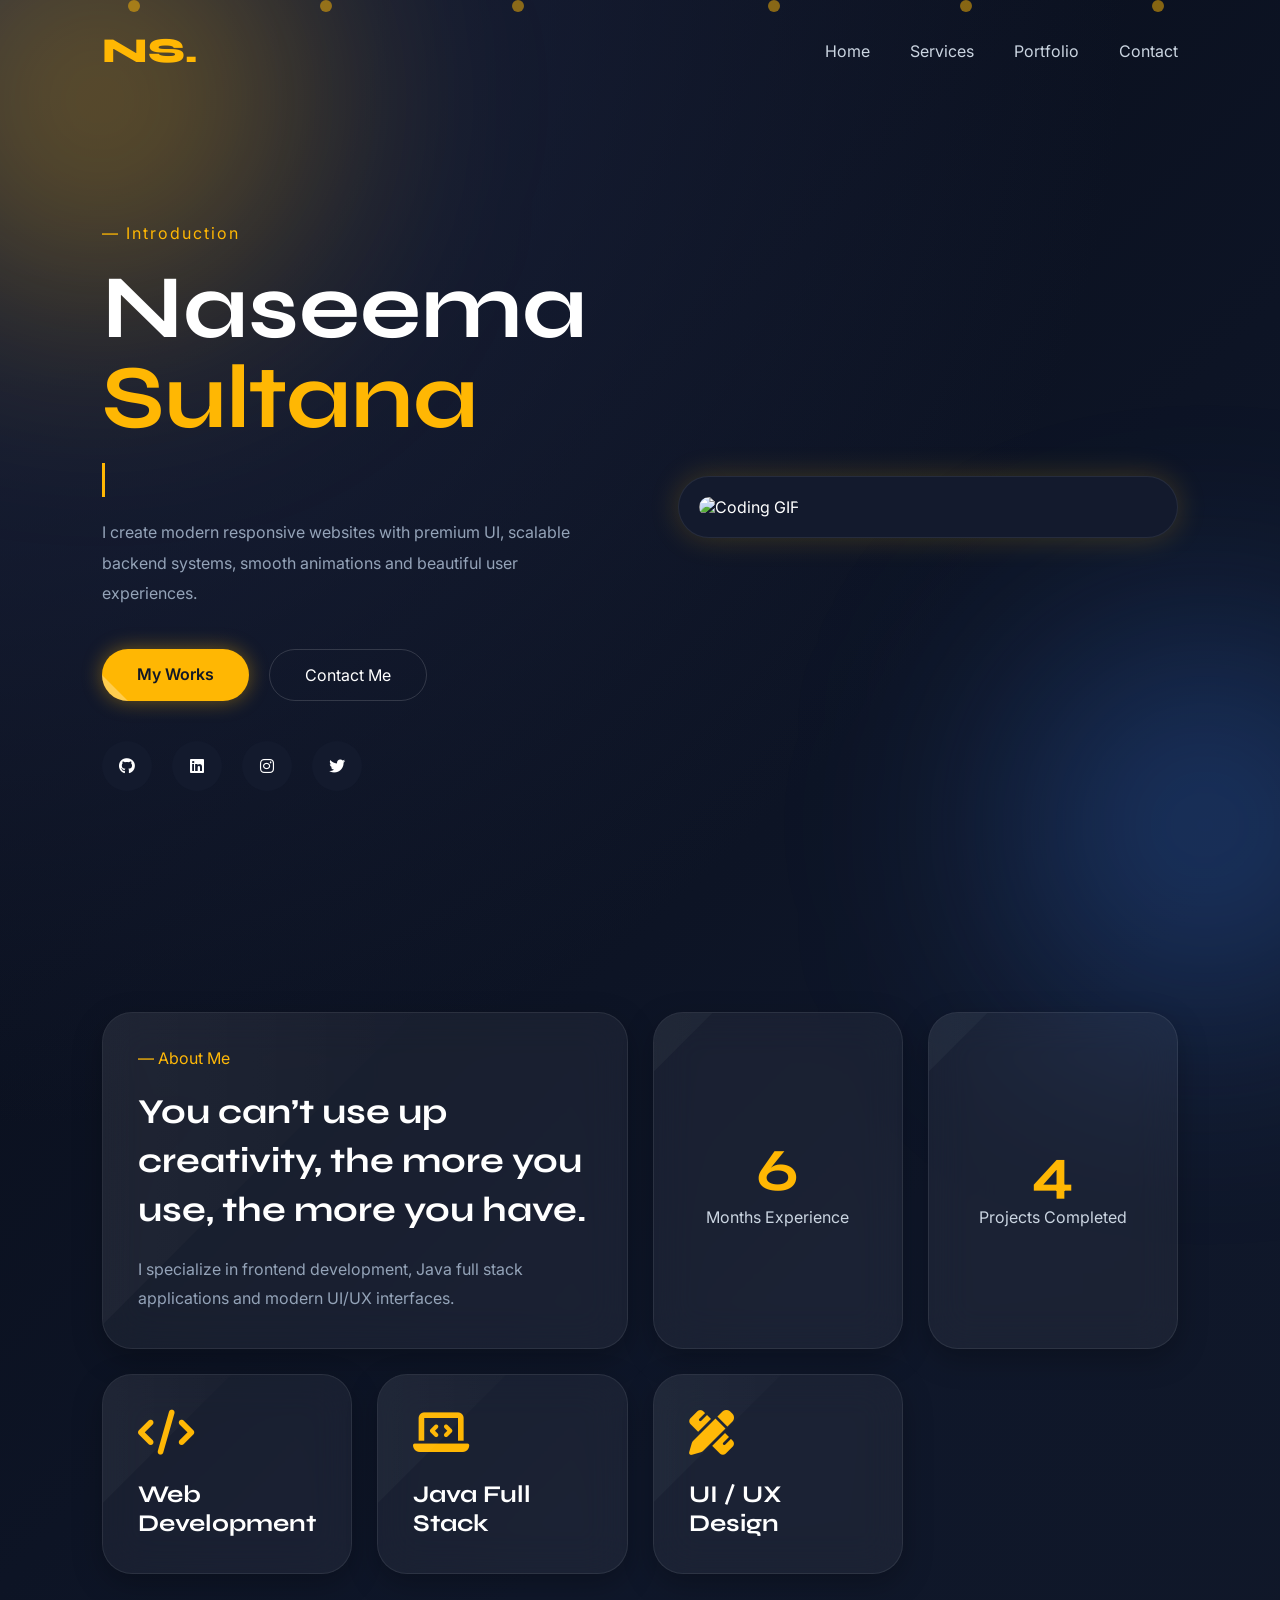
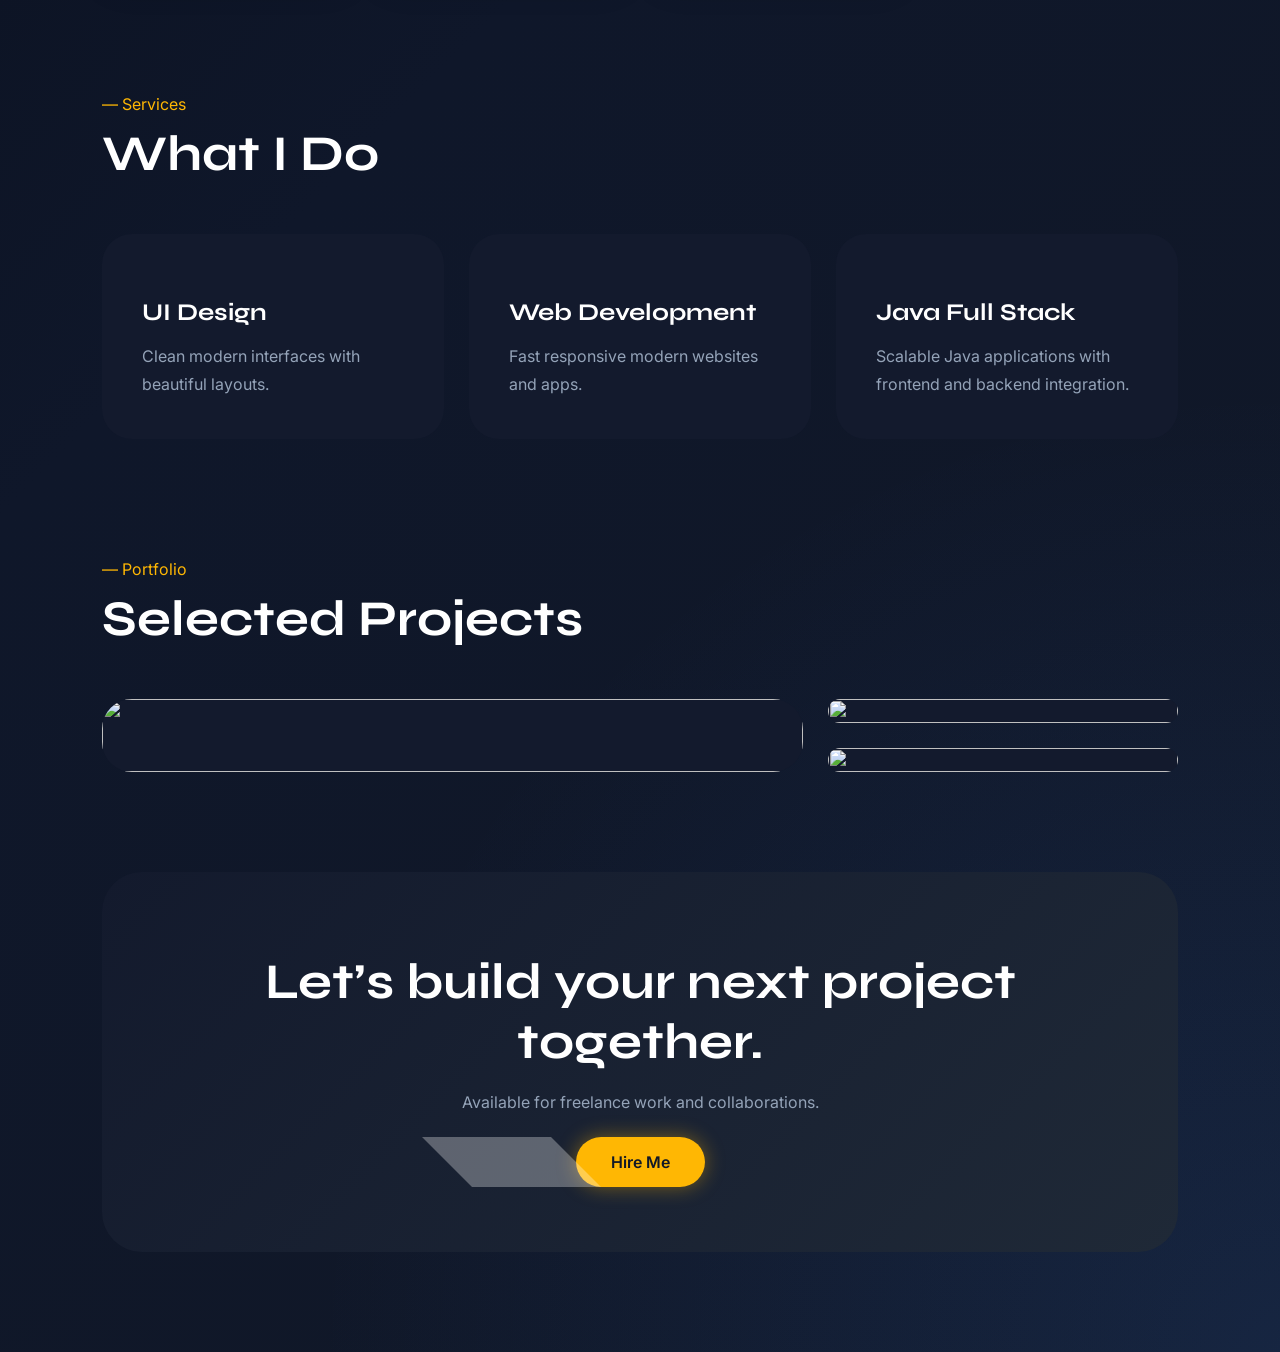
==== portfolio_website/index.html @ 5d023f33 "Added all Oasis Infobyte tasks" ====
<!-- index.html -->

<!DOCTYPE html>
<html lang="en">

<head>

  <meta charset="UTF-8" />
  <meta name="viewport" content="width=device-width, initial-scale=1.0" />

  <title>Modern Portfolio</title>

  <!-- GOOGLE FONTS -->
  <link href="https://fonts.googleapis.com/css2?family=Syne:wght@400;500;700;800&family=Inter:wght@300;400;500;600;700&display=swap" rel="stylesheet">

  <!-- FONT AWESOME -->
  <link rel="stylesheet"
    href="https://cdnjs.cloudflare.com/ajax/libs/font-awesome/6.5.1/css/all.min.css" />

  <!-- CSS -->
  <link rel="stylesheet" href="style.css">

</head>

<body>

  <!-- BLUR EFFECTS -->

  <div class="blur blur1"></div>
  <div class="blur blur2"></div>

  <!-- PARTICLES -->

  <div class="particles">
    <span></span>
    <span></span>
    <span></span>
    <span></span>
    <span></span>
    <span></span>
  </div>

  <!-- NAVBAR -->

  <nav class="navbar">

    <div class="logo">
      NS.
    </div>

    <ul>

      <li><a href="#">Home</a></li>

      <li><a href="#services">Services</a></li>

      <li><a href="#portfolio">Portfolio</a></li>

      <li><a href="#contact">Contact</a></li>

    </ul>

  </nav>

  <!-- HERO SECTION -->

  <section class="hero">

    <!-- LEFT -->

    <div class="hero-content">

      <p class="small-title">
        — Introduction
      </p>

      <h1>
        Naseema<br>
        <span>Sultana</span>
      </h1>

      <h3>
        Frontend Developer & Java Full Stack Developer
      </h3>

      <p class="description">

        I create modern responsive websites with premium UI,
        scalable backend systems, smooth animations and beautiful user experiences.

      </p>

      <div class="hero-buttons">

        <a href="#" class="btn">
          My Works
        </a>

        <a href="#" class="btn-outline">
          Contact Me
        </a>

      </div>

      <!-- SOCIAL -->

      <div class="social-icons">

        <a href="#">
          <i class="fab fa-github"></i>
        </a>

        <a href="#">
          <i class="fab fa-linkedin"></i>
        </a>

        <a href="#">
          <i class="fab fa-instagram"></i>
        </a>

        <a href="#">
          <i class="fab fa-twitter"></i>
        </a>

      </div>

    </div>

    <!-- RIGHT -->

    <div class="hero-image">

      <div class="image-card">

        <img src="https://media.giphy.com/media/ZVik7pBtu9dNS/giphy.gif"
          alt="Coding GIF">

      </div>

    </div>

  </section>

  <!-- STATS SECTION -->

  <section class="stats-grid">

    <div class="card large-card">

      <p class="card-tag">— About Me</p>

      <h2>
        You can’t use up creativity,
        the more you use, the more you have.
      </h2>

      <p class="card-text">

        I specialize in frontend development,
        Java full stack applications and modern UI/UX interfaces.

      </p>

    </div>

    <div class="card stat-card">

      <h1>6</h1>

      <p>Months Experience</p>

    </div>

    <div class="card stat-card">

      <h1>4</h1>

      <p>Projects Completed</p>

    </div>

    <div class="card service-card">

      <i class="fa-solid fa-code"></i>

      <h3>Web Development</h3>

    </div>

    <div class="card service-card">

      <i class="fa-solid fa-laptop-code"></i>

      <h3>Java Full Stack</h3>

    </div>

    <div class="card service-card">

      <i class="fa-solid fa-pen-ruler"></i>

      <h3>UI / UX Design</h3>

    </div>

  </section>

  <!-- SERVICES -->

  <section class="services" id="services">

    <div class="section-title">

      <p>— Services</p>

      <h2>What I Do</h2>

    </div>

    <div class="services-grid">

      <div class="service-box">

        <img src="https://cdn-icons-png.flaticon.com/512/1055/1055687.png" alt="">

        <h3>UI Design</h3>

        <p>
          Clean modern interfaces with beautiful layouts.
        </p>

      </div>

      <div class="service-box">

        <img src="https://cdn-icons-png.flaticon.com/512/2721/2721297.png" alt="">

        <h3>Web Development</h3>

        <p>
          Fast responsive modern websites and apps.
        </p>

      </div>

      <div class="service-box">

        <img src="https://cdn-icons-png.flaticon.com/512/2920/2920349.png" alt="">

        <h3>Java Full Stack</h3>

        <p>
          Scalable Java applications with frontend and backend integration.
        </p>

      </div>

    </div>

  </section>

  <!-- PORTFOLIO -->

  <section class="portfolio" id="portfolio">

    <div class="section-title">

      <p>— Portfolio</p>

      <h2>Selected Projects</h2>

    </div>

    <div class="portfolio-grid">

      <div class="portfolio-card large">

        <img
          src="https://media.giphy.com/media/26tn33aiTi1jkl6H6/giphy.gif"
          alt="">

      </div>

      <div class="portfolio-card">

        <img
          src="https://media.giphy.com/media/f3iwJFOVOwuy7K6FFw/giphy.gif"
          alt="">

      </div>

      <div class="portfolio-card">

        <img
          src="https://media.giphy.com/media/xT9IgzoKnwFNmISR8I/giphy.gif"
          alt="">

      </div>

    </div>

  </section>

  <!-- CONTACT -->

  <section class="contact" id="contact">

    <div class="contact-box">

      <h2>
        Let’s build your next project together.
      </h2>

      <p>
        Available for freelance work and collaborations.
      </p>

      <a href="mailto:yourmail@gmail.com" class="btn">
        Hire Me
      </a>

    </div>

  </section>

</body>

</html>
---- portfolio_website/style.css ----
/* style.css */

*{
  margin:0;
  padding:0;
  box-sizing:border-box;
}

html{
  scroll-behavior:smooth;
}

body{

  font-family:'Inter',sans-serif;

  background:
    radial-gradient(circle at top left,#1d2540 0%,transparent 35%),
    radial-gradient(circle at bottom right,#3b82f620 0%,transparent 30%),
    linear-gradient(135deg,#070b16,#0f172a,#111827);

  color:white;
  overflow-x:hidden;
}

/* HEADINGS */

h1,h2,h3,.logo{
  font-family:'Syne',sans-serif;
}

/* BLUR EFFECTS */

.blur{

  position:fixed;
  border-radius:50%;
  filter:blur(120px);
  z-index:-1;
}

.blur1{

  width:400px;
  height:400px;

  background:#ffb70355;

  top:-100px;
  left:-100px;
}

.blur2{

  width:350px;
  height:350px;

  background:#3b82f655;

  bottom:-100px;
  right:-100px;
}

/* PARTICLES */

.particles span{

  position:fixed;

  width:12px;
  height:12px;

  background:#ffb703;

  border-radius:50%;

  animation:moveParticles 15s linear infinite;

  opacity:0.5;
}

.particles span:nth-child(1){
  left:10%;
  animation-duration:12s;
}

.particles span:nth-child(2){
  left:25%;
  animation-duration:18s;
}

.particles span:nth-child(3){
  left:40%;
  animation-duration:10s;
}

.particles span:nth-child(4){
  left:60%;
  animation-duration:14s;
}

.particles span:nth-child(5){
  left:75%;
  animation-duration:20s;
}

.particles span:nth-child(6){
  left:90%;
  animation-duration:16s;
}

@keyframes moveParticles{

  0%{
    transform:translateY(100vh) scale(0);
    opacity:0;
  }

  50%{
    opacity:0.8;
  }

  100%{
    transform:translateY(-120vh) scale(1.5);
    opacity:0;
  }
}

/* NAVBAR */

.navbar{

  width:100%;
  padding:30px 8%;

  display:flex;
  justify-content:space-between;
  align-items:center;
}

.logo{

  font-size:35px;
  font-weight:800;
  color:#ffb703;
}

.navbar ul{

  display:flex;
  gap:40px;
  list-style:none;
}

.navbar a{

  text-decoration:none;
  color:#cbd5e1;

  transition:0.3s;
}

.navbar a:hover{
  color:#ffb703;
}

/* HERO */

.hero{

  min-height:90vh;

  padding:0 8%;

  display:grid;
  grid-template-columns:1fr 500px;

  align-items:center;
  gap:70px;
}

.small-title{

  color:#ffb703;
  margin-bottom:20px;

  letter-spacing:2px;
}

.hero-content h1{

  font-size:90px;
  line-height:1;

  margin-bottom:20px;
}

.hero-content span{
  color:#ffb703;
}

/* TYPING EFFECT */

.hero-content h3{

  color:#cbd5e1;
  margin-bottom:20px;

  font-size:28px;
  font-weight:400;

  overflow:hidden;
  white-space:nowrap;

  border-right:3px solid #ffb703;

  width:0;

  animation:
    typing 4s steps(40,end) infinite alternate,
    blink 0.8s infinite;
}

@keyframes typing{

  from{
    width:0;
  }

  to{
    width:100%;
  }
}

@keyframes blink{

  50%{
    border-color:transparent;
  }
}

.description{

  color:#94a3b8;
  line-height:1.9;

  max-width:600px;

  margin-bottom:40px;
}

/* BUTTONS */

.hero-buttons{

  display:flex;
  gap:20px;

  margin-bottom:40px;
}

.btn{

  padding:15px 35px;

  background:#ffb703;
  color:#111827;

  text-decoration:none;

  border-radius:50px;

  font-weight:600;

  position:relative;

  overflow:hidden;

  transition:0.4s;

  box-shadow:0 0 20px rgba(255,183,3,0.4);
}

.btn::before{

  content:"";

  position:absolute;

  top:0;
  left:-100%;

  width:100%;
  height:100%;

  background:rgba(255,255,255,0.3);

  transform:skewX(45deg);

  transition:0.7s;
}

.btn:hover::before{
  left:200%;
}

.btn:hover{

  transform:translateY(-5px);

  box-shadow:0 0 35px rgba(255,183,3,0.7);
}

.btn-outline{

  padding:15px 35px;

  border-radius:50px;

  border:1px solid rgba(255,255,255,0.15);

  text-decoration:none;
  color:white;

  transition:0.4s;
}

.btn-outline:hover{

  border-color:#ffb703;
  color:#ffb703;
}

/* SOCIAL ICONS */

.social-icons{

  display:flex;
  gap:20px;
}

.social-icons a{

  width:50px;
  height:50px;

  background:#131a2d;

  border-radius:50%;

  display:flex;
  justify-content:center;
  align-items:center;

  text-decoration:none;

  color:white;

  transition:0.4s;
}

.social-icons a:hover{

  background:#ffb703;
  color:#111827;

  transform:translateY(-5px) rotate(360deg);
}

/* HERO IMAGE */

.image-card{

  background:#131a2d;

  border-radius:40px;

  padding:20px;

  overflow:hidden;

  border:1px solid rgba(255,255,255,0.08);

  position:relative;

  animation:float 5s ease-in-out infinite;

  transition:0.5s;

  box-shadow:0 0 30px rgba(255,183,3,0.2);
}

.image-card::before{

  content:"";

  position:absolute;

  inset:-2px;

  border-radius:40px;

  background:linear-gradient(
    45deg,
    #ffb703,
    #3b82f6,
    #ffb703
  );

  z-index:-1;

  animation:borderGlow 4s linear infinite;
}

@keyframes borderGlow{

  0%{
    filter:hue-rotate(0deg);
  }

  100%{
    filter:hue-rotate(360deg);
  }
}

.image-card:hover{

  transform:translateY(-12px) scale(1.03);
}

.image-card img{

  width:100%;
  border-radius:30px;

  object-fit:cover;
}

/* FLOAT */

@keyframes float{

  0%{
    transform:translateY(0px);
  }

  50%{
    transform:translateY(-15px);
  }

  100%{
    transform:translateY(0px);
  }
}

/* STATS GRID */

.stats-grid{

  padding:100px 8%;

  display:grid;

  grid-template-columns:repeat(auto-fit,minmax(250px,1fr));

  gap:25px;
}

/* CARD */

.card{

  background:rgba(255,255,255,0.05);

  border:1px solid rgba(255,255,255,0.08);

  backdrop-filter:blur(20px);

  border-radius:30px;

  padding:35px;

  transition:0.4s;

  box-shadow:0 10px 30px rgba(0,0,0,0.25);

  position:relative;
  overflow:hidden;
}

.card::before{

  content:"";

  position:absolute;

  width:200%;
  height:200%;

  background:linear-gradient(
    45deg,
    transparent,
    rgba(255,255,255,0.05),
    transparent
  );

  transform:rotate(45deg);

  top:-150%;
  left:-150%;

  transition:0.8s;
}

.card:hover::before{

  top:100%;
  left:100%;
}

.card:hover{

  transform:translateY(-10px);

  border-color:#ffb703;

  box-shadow:0 20px 50px rgba(255,183,3,0.15);
}

.large-card{
  grid-column:span 2;
}

.card-tag{

  color:#ffb703;

  margin-bottom:20px;
}

.large-card h2{

  font-size:35px;

  line-height:1.4;

  margin-bottom:20px;
}

.card-text{

  color:#94a3b8;

  line-height:1.8;
}

.stat-card{

  display:flex;
  flex-direction:column;

  justify-content:center;
  align-items:center;
}

.stat-card h1{

  font-size:60px;

  color:#ffb703;
}

.stat-card p{
  color:#cbd5e1;
}

.service-card i{

  font-size:45px;

  color:#ffb703;

  margin-bottom:25px;
}

.service-card h3{
  font-size:24px;
}

/* SECTION TITLE */

.section-title{
  margin-bottom:50px;
}

.section-title p{

  color:#ffb703;

  margin-bottom:10px;
}

.section-title h2{
  font-size:50px;
}

/* SERVICES */

.services{

  padding:20px 8% 100px;
}

.services-grid{

  display:grid;

  grid-template-columns:repeat(auto-fit,minmax(250px,1fr));

  gap:25px;
}

.service-box{

  background:#131a2d;

  border-radius:30px;

  padding:40px;

  transition:0.4s;
}

.service-box:hover{

  transform:translateY(-10px);

  box-shadow:0 20px 50px rgba(255,183,3,0.15);
}

.service-box img{

  width:70px;

  margin-bottom:20px;
}

.service-box h3{

  margin-bottom:15px;

  font-size:24px;
}

.service-box p{

  color:#94a3b8;

  line-height:1.8;
}

/* PORTFOLIO */

.portfolio{

  padding:20px 8% 100px;
}

.portfolio-grid{

  display:grid;

  grid-template-columns:2fr 1fr;

  gap:25px;
}

.large{
  grid-row:span 2;
}

.portfolio-card{

  overflow:hidden;

  border-radius:30px;

  background:#131a2d;

  transition:0.4s;
}

.portfolio-card img{

  width:100%;
  height:100%;

  object-fit:cover;

  transition:0.5s;
}

.portfolio-card:hover img{

  transform:scale(1.08);
}

/* CONTACT */

.contact{

  padding:0 8% 100px;
}

.contact-box{

  background:linear-gradient(
    135deg,
    #131a2d,
    #1f2937
  );

  border-radius:40px;

  padding:80px;

  text-align:center;
}

.contact-box h2{

  font-size:50px;

  margin-bottom:20px;
}

.contact-box p{

  color:#94a3b8;

  margin-bottom:40px;
}

/* RESPONSIVE */

@media(max-width:1100px){

  .hero{
    grid-template-columns:1fr;
  }

  .hero-content h1{
    font-size:65px;
  }

  .stats-grid{
    grid-template-columns:1fr 1fr;
  }

  .portfolio-grid{
    grid-template-columns:1fr;
  }

  .large{
    grid-row:auto;
  }
}

@media(max-width:700px){

  .navbar{

    flex-direction:column;

    gap:20px;
  }

  .navbar ul{

    gap:20px;

    flex-wrap:wrap;

    justify-content:center;
  }

  .hero-content h1{
    font-size:45px;
  }

  .hero-content h3{
    font-size:18px;
  }

  .stats-grid{
    grid-template-columns:1fr;
  }

  .large-card{
    grid-column:span 1;
  }

  .section-title h2{
    font-size:38px;
  }

  .contact-box{
    padding:50px 30px;
  }

  .contact-box h2{
    font-size:35px;
  }
}
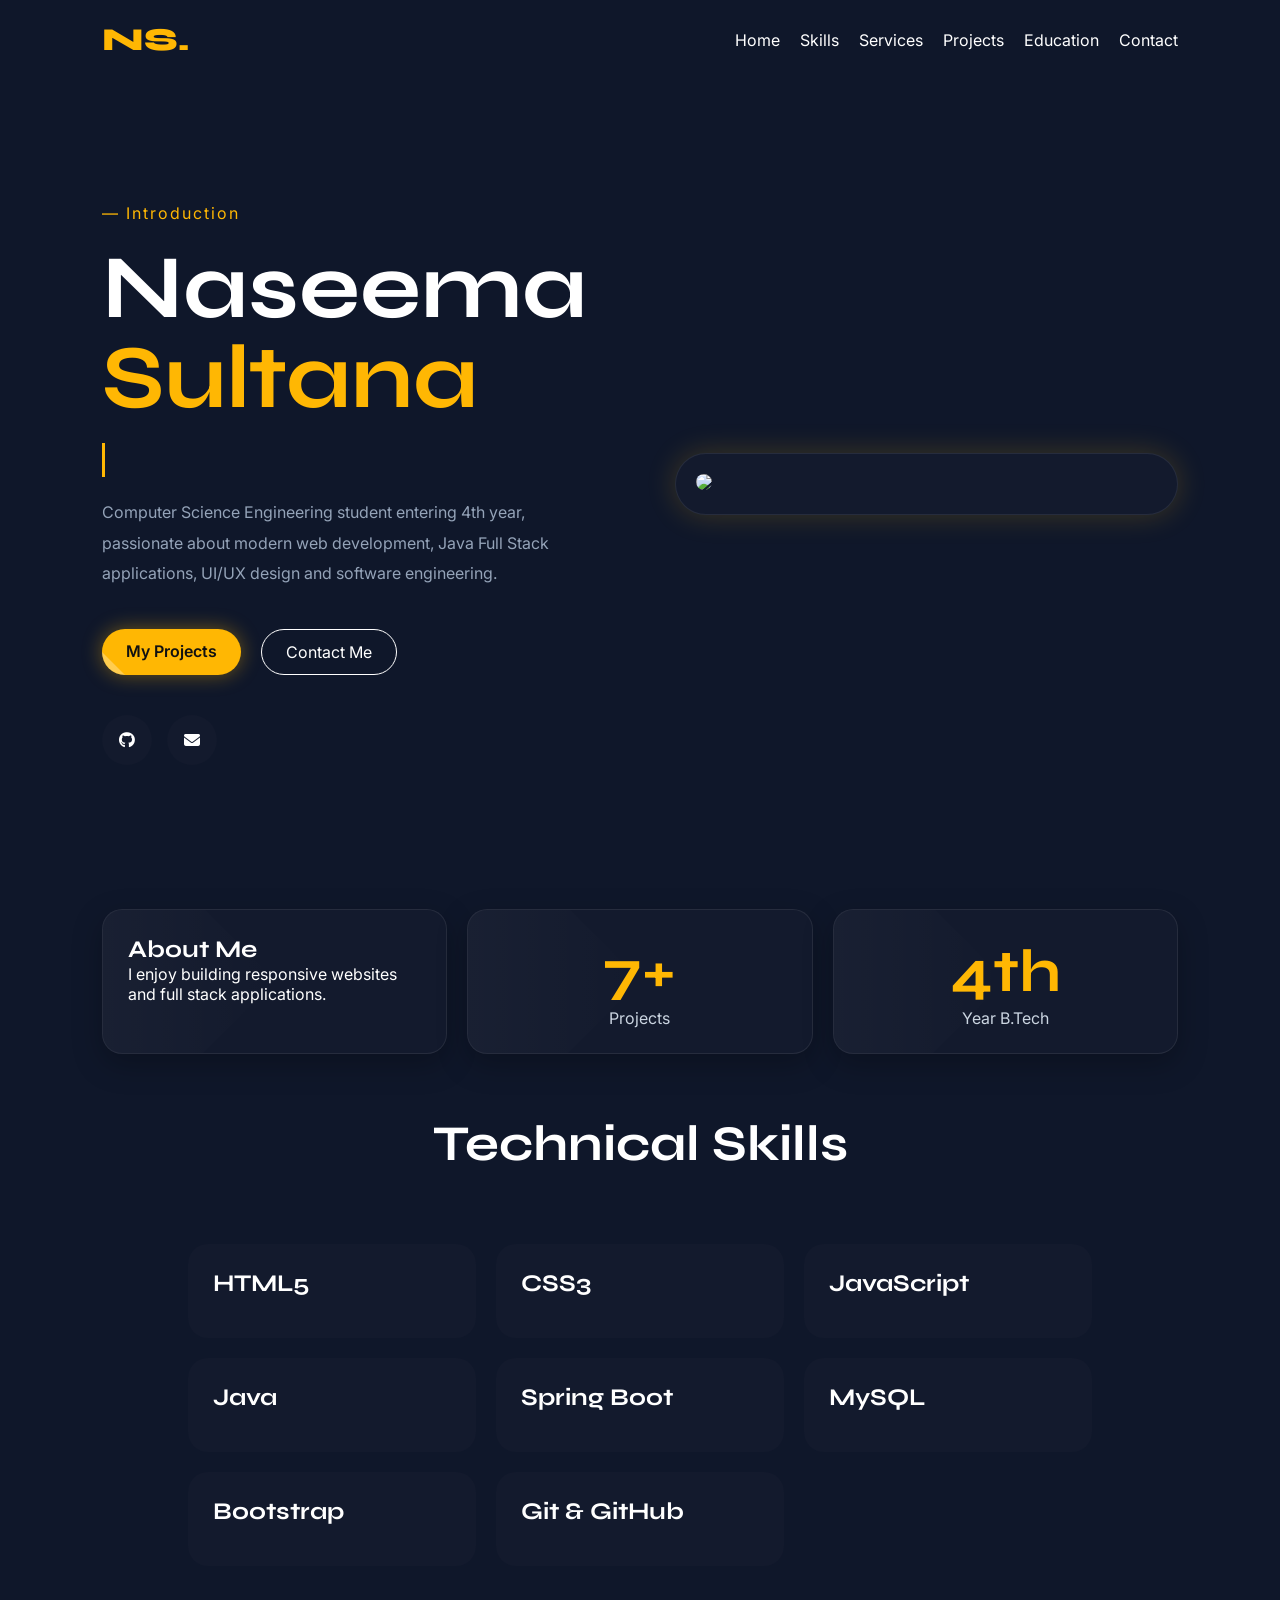
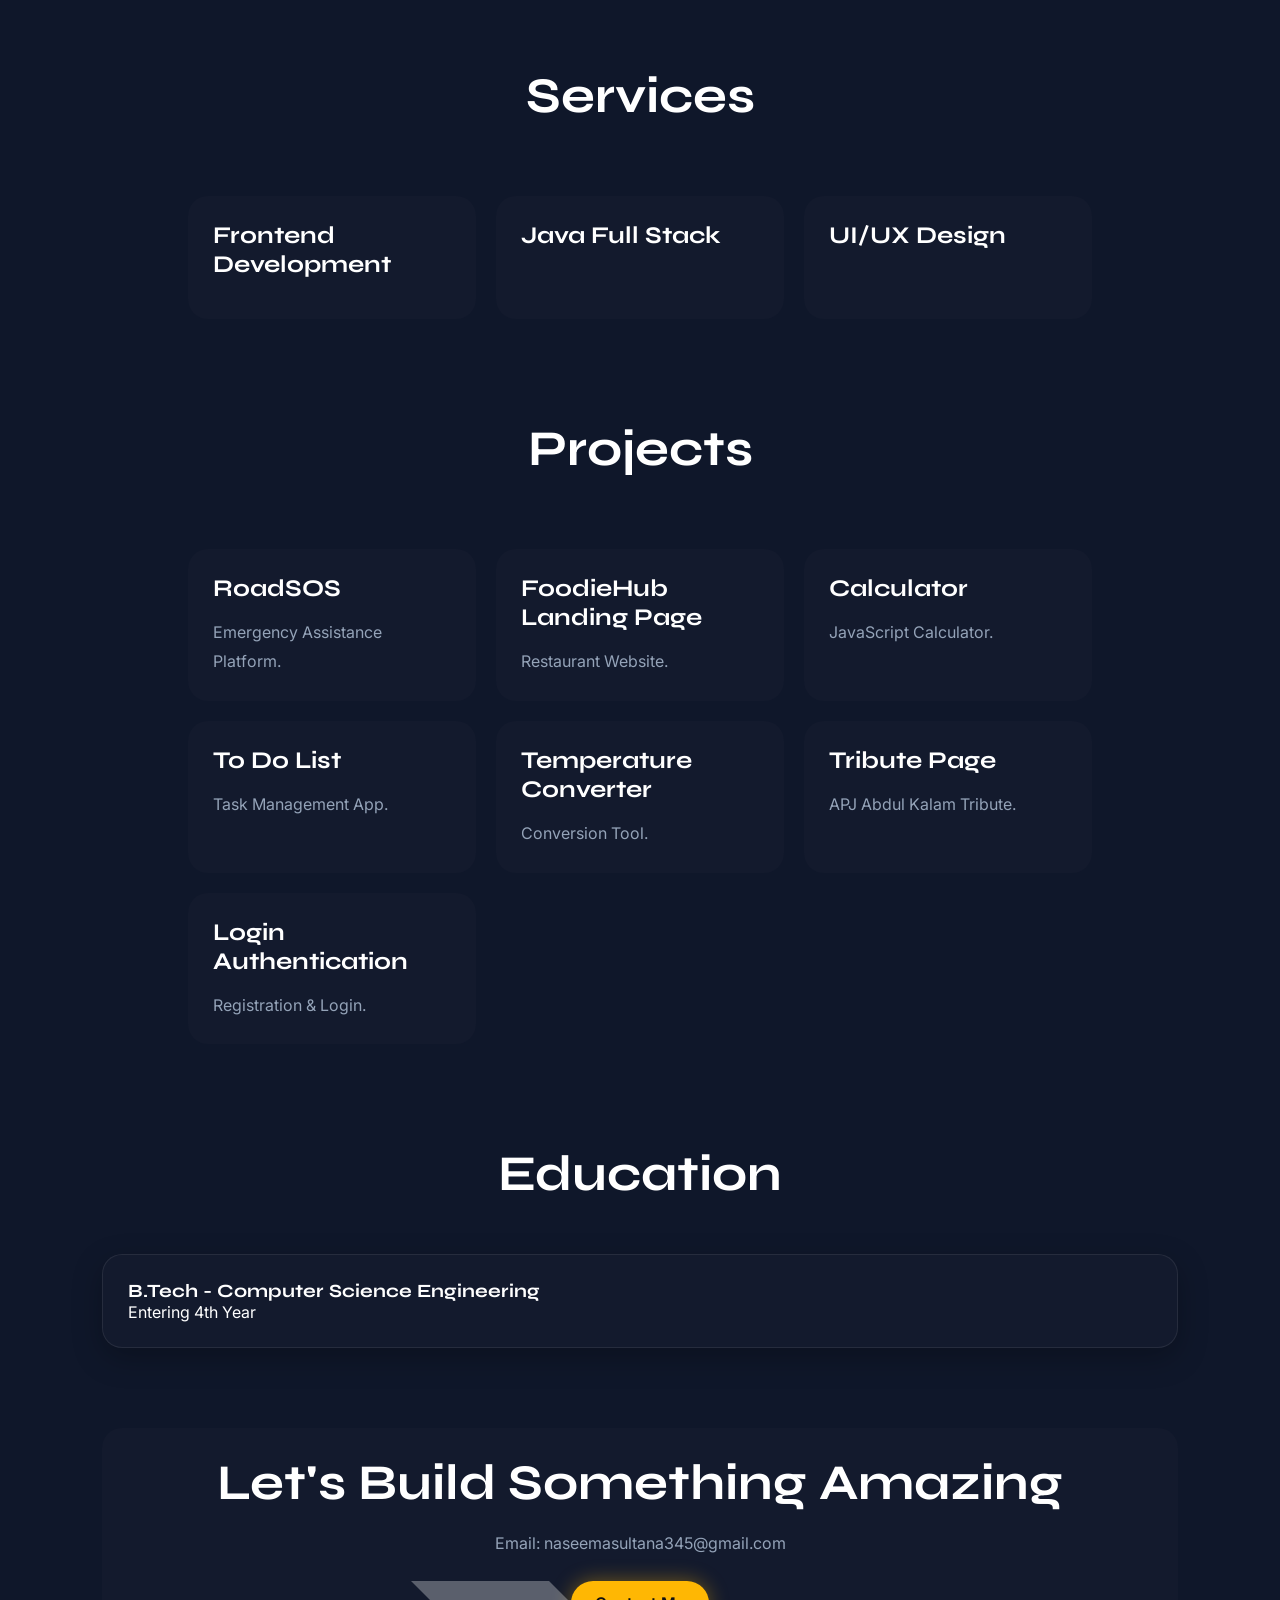
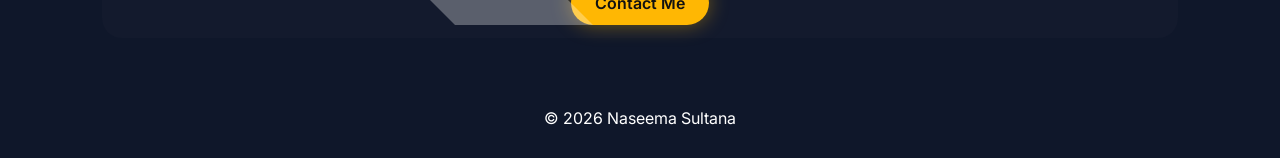
==== commit 9bf52d24: "Updated portfolio, login authentication and temperature converter" ====
--- a/portfolio_website/index.html
+++ b/portfolio_website/index.html
@@ -1,328 +1,115 @@
-<!-- index.html -->
-
 <!DOCTYPE html>
 <html lang="en">
-
 <head>
-
-  <meta charset="UTF-8" />
-  <meta name="viewport" content="width=device-width, initial-scale=1.0" />
-
-  <title>Modern Portfolio</title>
-
-  <!-- GOOGLE FONTS -->
-  <link href="https://fonts.googleapis.com/css2?family=Syne:wght@400;500;700;800&family=Inter:wght@300;400;500;600;700&display=swap" rel="stylesheet">
-
-  <!-- FONT AWESOME -->
-  <link rel="stylesheet"
-    href="https://cdnjs.cloudflare.com/ajax/libs/font-awesome/6.5.1/css/all.min.css" />
-
-  <!-- CSS -->
-  <link rel="stylesheet" href="style.css">
-
+<meta charset="UTF-8">
+<meta name="viewport" content="width=device-width, initial-scale=1.0">
+<title>Naseema Sultana Portfolio</title>
+<link href="https://fonts.googleapis.com/css2?family=Syne:wght@400;500;700;800&family=Inter:wght@300;400;500;600;700&display=swap" rel="stylesheet">
+<link rel="stylesheet" href="https://cdnjs.cloudflare.com/ajax/libs/font-awesome/6.5.1/css/all.min.css">
+<link rel="stylesheet" href="style.css">
 </head>
-
 <body>
 
-  <!-- BLUR EFFECTS -->
+<nav class="navbar">
+<div class="logo">NS.</div>
+<ul>
+<li><a href="#home">Home</a></li>
+<li><a href="#skills">Skills</a></li>
+<li><a href="#services">Services</a></li>
+<li><a href="#portfolio">Projects</a></li>
+<li><a href="#education">Education</a></li>
+<li><a href="#contact">Contact</a></li>
+</ul>
+</nav>
 
-  <div class="blur blur1"></div>
-  <div class="blur blur2"></div>
+<section class="hero" id="home">
+<div class="hero-content">
+<p class="small-title">— Introduction</p>
+<h1>Naseema <span>Sultana</span></h1>
+<h3>Frontend Developer | Java Full Stack Developer</h3>
+<p class="description">
+Computer Science Engineering student entering 4th year, passionate about modern web development,
+Java Full Stack applications, UI/UX design and software engineering.
+</p>
+<div class="hero-buttons">
+<a href="#portfolio" class="btn">My Projects</a>
+<a href="#contact" class="btn-outline">Contact Me</a>
+</div>
 
-  <!-- PARTICLES -->
+<div class="social-icons">
+<a href="https://github.com/naseemasultana345-cmd" target="_blank"><i class="fab fa-github"></i></a>
+<a href="mailto:naseemasultana345@gmail.com"><i class="fas fa-envelope"></i></a>
+</div>
+</div>
 
-  <div class="particles">
-    <span></span>
-    <span></span>
-    <span></span>
-    <span></span>
-    <span></span>
-    <span></span>
-  </div>
+<div class="hero-image">
+<div class="image-card">
+<img src="https://media.giphy.com/media/ZVik7pBtu9dNS/giphy.gif">
+</div>
+</div>
+</section>
 
-  <!-- NAVBAR -->
+<section class="stats-grid">
+<div class="card"><h2>About Me</h2><p>I enjoy building responsive websites and full stack applications.</p></div>
+<div class="card stat-card"><h1>7+</h1><p>Projects</p></div>
+<div class="card stat-card"><h1>4th</h1><p>Year B.Tech</p></div>
+</section>
 
-  <nav class="navbar">
+<section class="services" id="skills">
+<div class="section-title"><h2>Technical Skills</h2></div>
+<div class="services-grid">
+<div class="service-box"><h3>HTML5</h3></div>
+<div class="service-box"><h3>CSS3</h3></div>
+<div class="service-box"><h3>JavaScript</h3></div>
+<div class="service-box"><h3>Java</h3></div>
+<div class="service-box"><h3>Spring Boot</h3></div>
+<div class="service-box"><h3>MySQL</h3></div>
+<div class="service-box"><h3>Bootstrap</h3></div>
+<div class="service-box"><h3>Git & GitHub</h3></div>
+</div>
+</section>
 
-    <div class="logo">
-      NS.
-    </div>
+<section class="services" id="services">
+<div class="section-title"><h2>Services</h2></div>
+<div class="services-grid">
+<div class="service-box"><h3>Frontend Development</h3></div>
+<div class="service-box"><h3>Java Full Stack</h3></div>
+<div class="service-box"><h3>UI/UX Design</h3></div>
+</div>
+</section>
 
-    <ul>
+<section class="portfolio" id="portfolio">
+<div class="section-title"><h2>Projects</h2></div>
+<div class="services-grid">
+<div class="service-box"><h3>RoadSOS</h3><p>Emergency Assistance Platform.</p></div>
+<div class="service-box"><h3>FoodieHub Landing Page</h3><p>Restaurant Website.</p></div>
+<div class="service-box"><h3>Calculator</h3><p>JavaScript Calculator.</p></div>
+<div class="service-box"><h3>To Do List</h3><p>Task Management App.</p></div>
+<div class="service-box"><h3>Temperature Converter</h3><p>Conversion Tool.</p></div>
+<div class="service-box"><h3>Tribute Page</h3><p>APJ Abdul Kalam Tribute.</p></div>
+<div class="service-box"><h3>Login Authentication</h3><p>Registration & Login.</p></div>
+</div>
+</section>
 
-      <li><a href="#">Home</a></li>
+<section class="services" id="education">
+<div class="section-title"><h2>Education</h2></div>
+<div class="card">
+<h3>B.Tech - Computer Science Engineering</h3>
+<p>Entering 4th Year</p>
+</div>
+</section>
 
-      <li><a href="#services">Services</a></li>
+<section class="contact" id="contact">
+<div class="contact-box">
+<h2>Let's Build Something Amazing</h2>
+<p>Email: naseemasultana345@gmail.com</p>
+<a href="mailto:naseemasultana345@gmail.com" class="btn">Contact Me</a>
+</div>
+</section>
 
-      <li><a href="#portfolio">Portfolio</a></li>
-
-      <li><a href="#contact">Contact</a></li>
-
-    </ul>
-
-  </nav>
-
-  <!-- HERO SECTION -->
-
-  <section class="hero">
-
-    <!-- LEFT -->
-
-    <div class="hero-content">
-
-      <p class="small-title">
-        — Introduction
-      </p>
-
-      <h1>
-        Naseema<br>
-        <span>Sultana</span>
-      </h1>
-
-      <h3>
-        Frontend Developer & Java Full Stack Developer
-      </h3>
-
-      <p class="description">
-
-        I create modern responsive websites with premium UI,
-        scalable backend systems, smooth animations and beautiful user experiences.
-
-      </p>
-
-      <div class="hero-buttons">
-
-        <a href="#" class="btn">
-          My Works
-        </a>
-
-        <a href="#" class="btn-outline">
-          Contact Me
-        </a>
-
-      </div>
-
-      <!-- SOCIAL -->
-
-      <div class="social-icons">
-
-        <a href="#">
-          <i class="fab fa-github"></i>
-        </a>
-
-        <a href="#">
-          <i class="fab fa-linkedin"></i>
-        </a>
-
-        <a href="#">
-          <i class="fab fa-instagram"></i>
-        </a>
-
-        <a href="#">
-          <i class="fab fa-twitter"></i>
-        </a>
-
-      </div>
-
-    </div>
-
-    <!-- RIGHT -->
-
-    <div class="hero-image">
-
-      <div class="image-card">
-
-        <img src="https://media.giphy.com/media/ZVik7pBtu9dNS/giphy.gif"
-          alt="Coding GIF">
-
-      </div>
-
-    </div>
-
-  </section>
-
-  <!-- STATS SECTION -->
-
-  <section class="stats-grid">
-
-    <div class="card large-card">
-
-      <p class="card-tag">— About Me</p>
-
-      <h2>
-        You can’t use up creativity,
-        the more you use, the more you have.
-      </h2>
-
-      <p class="card-text">
-
-        I specialize in frontend development,
-        Java full stack applications and modern UI/UX interfaces.
-
-      </p>
-
-    </div>
-
-    <div class="card stat-card">
-
-      <h1>6</h1>
-
-      <p>Months Experience</p>
-
-    </div>
-
-    <div class="card stat-card">
-
-      <h1>4</h1>
-
-      <p>Projects Completed</p>
-
-    </div>
-
-    <div class="card service-card">
-
-      <i class="fa-solid fa-code"></i>
-
-      <h3>Web Development</h3>
-
-    </div>
-
-    <div class="card service-card">
-
-      <i class="fa-solid fa-laptop-code"></i>
-
-      <h3>Java Full Stack</h3>
-
-    </div>
-
-    <div class="card service-card">
-
-      <i class="fa-solid fa-pen-ruler"></i>
-
-      <h3>UI / UX Design</h3>
-
-    </div>
-
-  </section>
-
-  <!-- SERVICES -->
-
-  <section class="services" id="services">
-
-    <div class="section-title">
-
-      <p>— Services</p>
-
-      <h2>What I Do</h2>
-
-    </div>
-
-    <div class="services-grid">
-
-      <div class="service-box">
-
-        <img src="https://cdn-icons-png.flaticon.com/512/1055/1055687.png" alt="">
-
-        <h3>UI Design</h3>
-
-        <p>
-          Clean modern interfaces with beautiful layouts.
-        </p>
-
-      </div>
-
-      <div class="service-box">
-
-        <img src="https://cdn-icons-png.flaticon.com/512/2721/2721297.png" alt="">
-
-        <h3>Web Development</h3>
-
-        <p>
-          Fast responsive modern websites and apps.
-        </p>
-
-      </div>
-
-      <div class="service-box">
-
-        <img src="https://cdn-icons-png.flaticon.com/512/2920/2920349.png" alt="">
-
-        <h3>Java Full Stack</h3>
-
-        <p>
-          Scalable Java applications with frontend and backend integration.
-        </p>
-
-      </div>
-
-    </div>
-
-  </section>
-
-  <!-- PORTFOLIO -->
-
-  <section class="portfolio" id="portfolio">
-
-    <div class="section-title">
-
-      <p>— Portfolio</p>
-
-      <h2>Selected Projects</h2>
-
-    </div>
-
-    <div class="portfolio-grid">
-
-      <div class="portfolio-card large">
-
-        <img
-          src="https://media.giphy.com/media/26tn33aiTi1jkl6H6/giphy.gif"
-          alt="">
-
-      </div>
-
-      <div class="portfolio-card">
-
-        <img
-          src="https://media.giphy.com/media/f3iwJFOVOwuy7K6FFw/giphy.gif"
-          alt="">
-
-      </div>
-
-      <div class="portfolio-card">
-
-        <img
-          src="https://media.giphy.com/media/xT9IgzoKnwFNmISR8I/giphy.gif"
-          alt="">
-
-      </div>
-
-    </div>
-
-  </section>
-
-  <!-- CONTACT -->
-
-  <section class="contact" id="contact">
-
-    <div class="contact-box">
-
-      <h2>
-        Let’s build your next project together.
-      </h2>
-
-      <p>
-        Available for freelance work and collaborations.
-      </p>
-
-      <a href="mailto:yourmail@gmail.com" class="btn">
-        Hire Me
-      </a>
-
-    </div>
-
-  </section>
+<footer style="text-align:center;padding:30px">
+© 2026 Naseema Sultana
+</footer>
 
 </body>
-
 </html>
--- a/portfolio_website/style.css
+++ b/portfolio_website/style.css
@@ -811,4 +811,14 @@
   .contact-box h2{
     font-size:35px;
   }
-}+}
+body{font-family:Inter,sans-serif;background:#0f172a;color:#fff;margin:0}
+.navbar{display:flex;justify-content:space-between;padding:20px 8%}
+.navbar ul{display:flex;gap:20px;list-style:none}.navbar a{color:#fff;text-decoration:none}
+.hero{display:grid;grid-template-columns:1fr 1fr;align-items:center;padding:60px 8%}
+.logo{font-size:32px;color:#ffb703}.btn,.btn-outline{padding:12px 24px;text-decoration:none}
+.btn{background:#ffb703;color:#111;border-radius:30px}.btn-outline{border:1px solid #fff;color:#fff;border-radius:30px}
+.image-card img{width:100%;border-radius:20px}.stats-grid,.services-grid{display:grid;grid-template-columns:repeat(auto-fit,minmax(220px,1fr));gap:20px;padding:20px 8%}
+.card,.service-box,.contact-box{background:#131a2d;padding:25px;border-radius:20px}
+.services,.portfolio,.contact{padding:40px 8%}.section-title h2{text-align:center}
+.social-icons{display:flex;gap:15px}.social-icons a{color:#fff}
